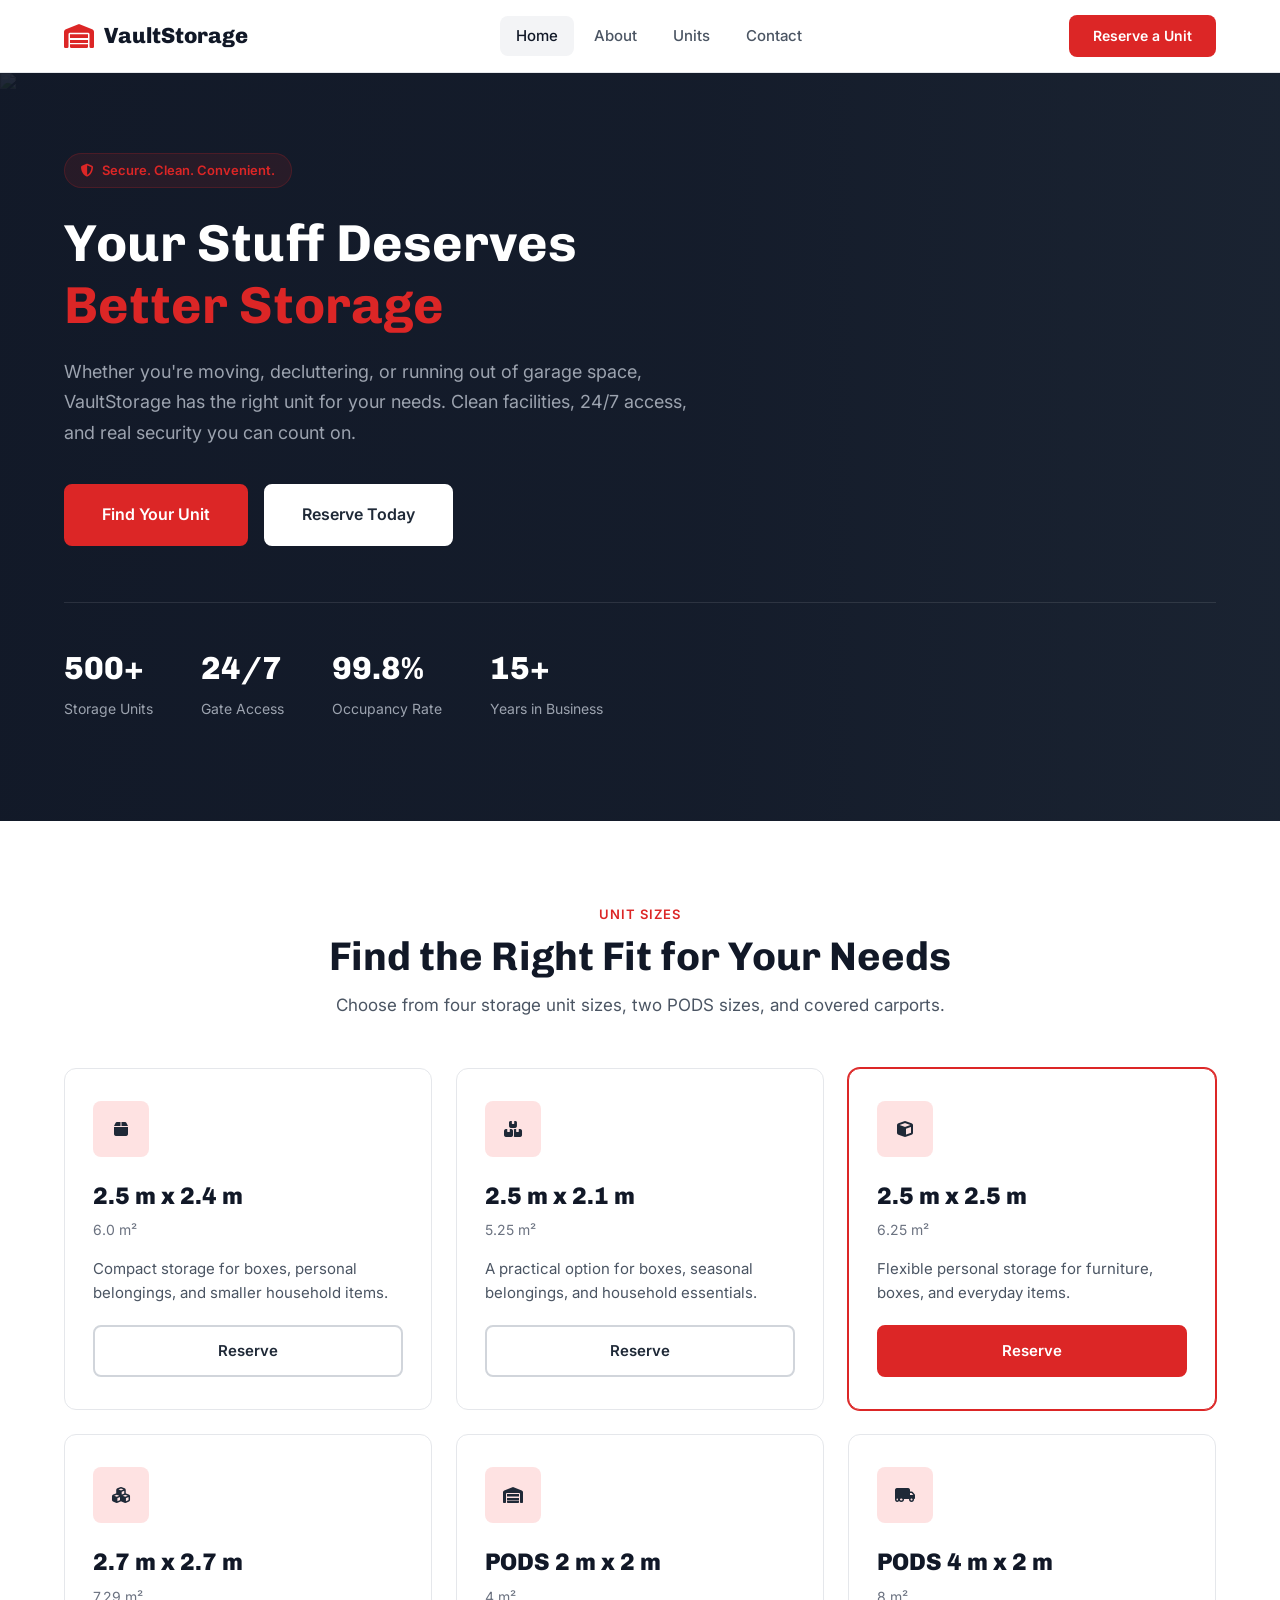
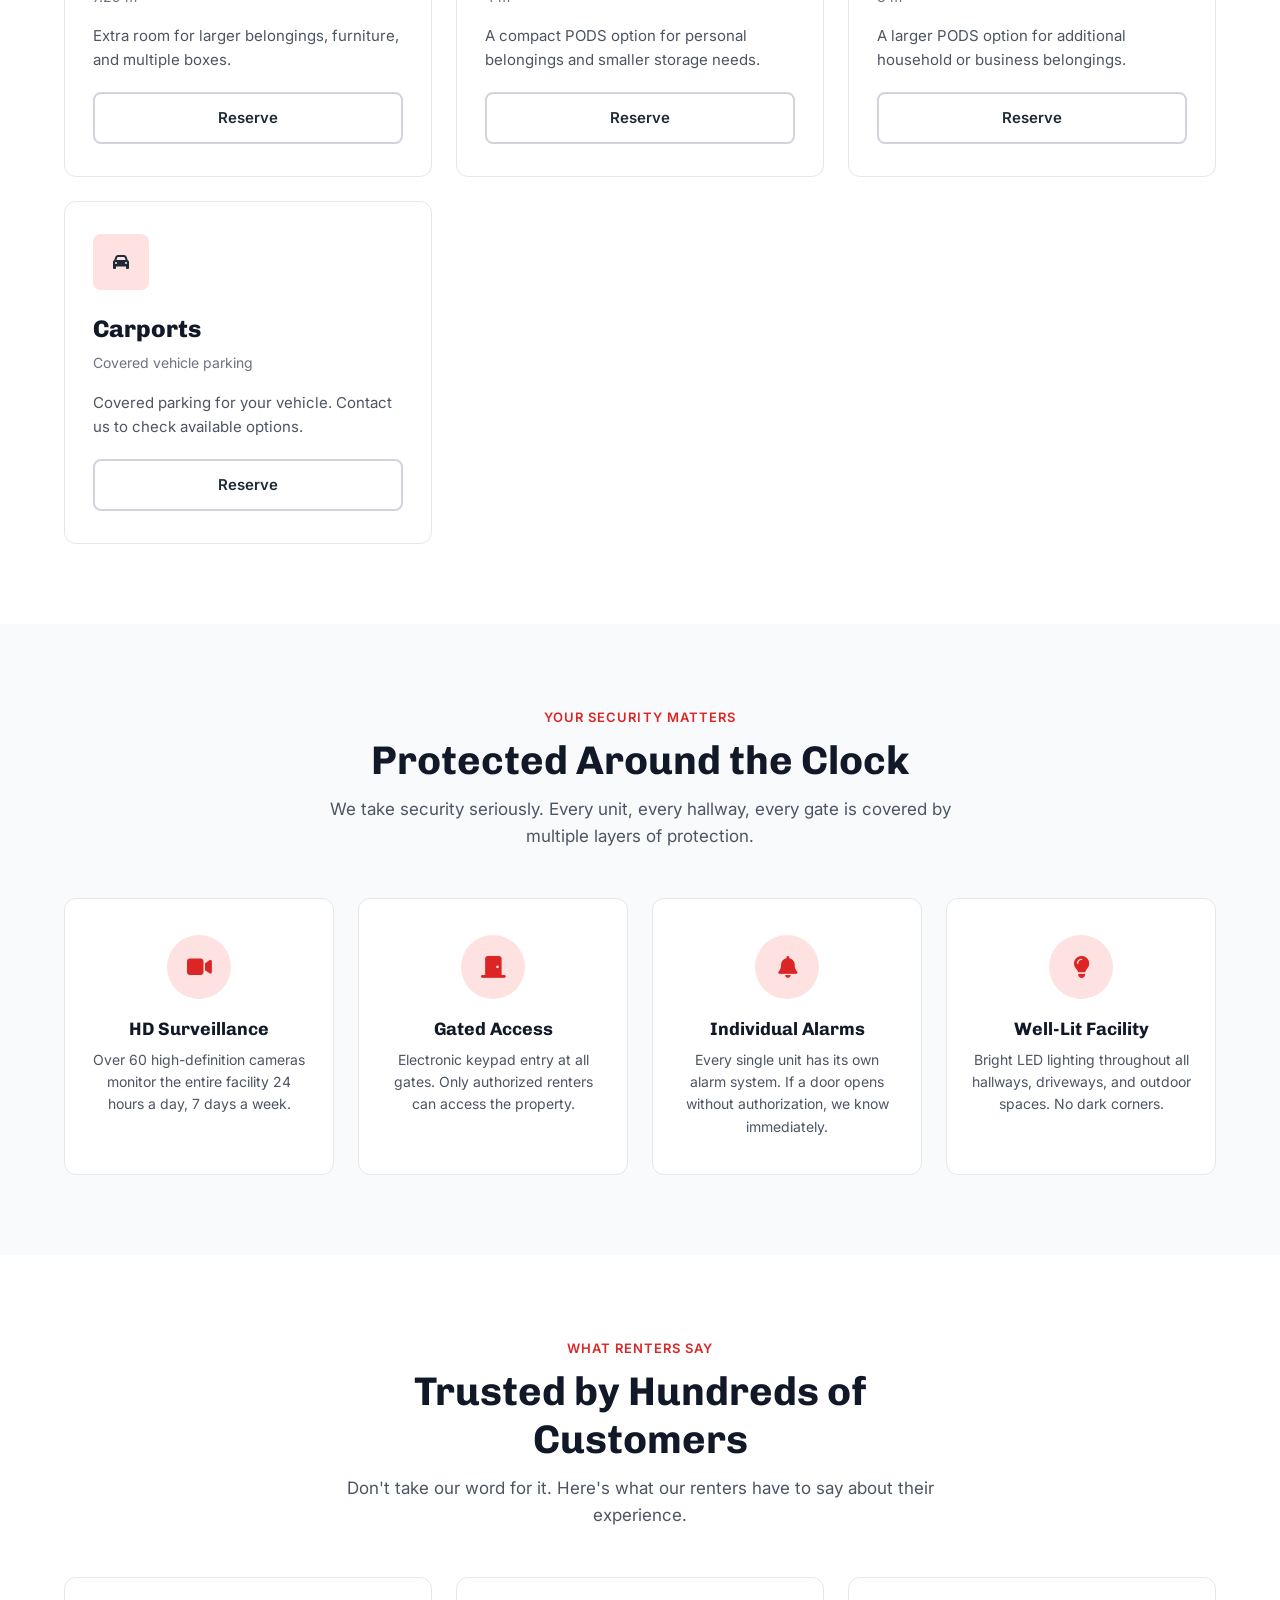
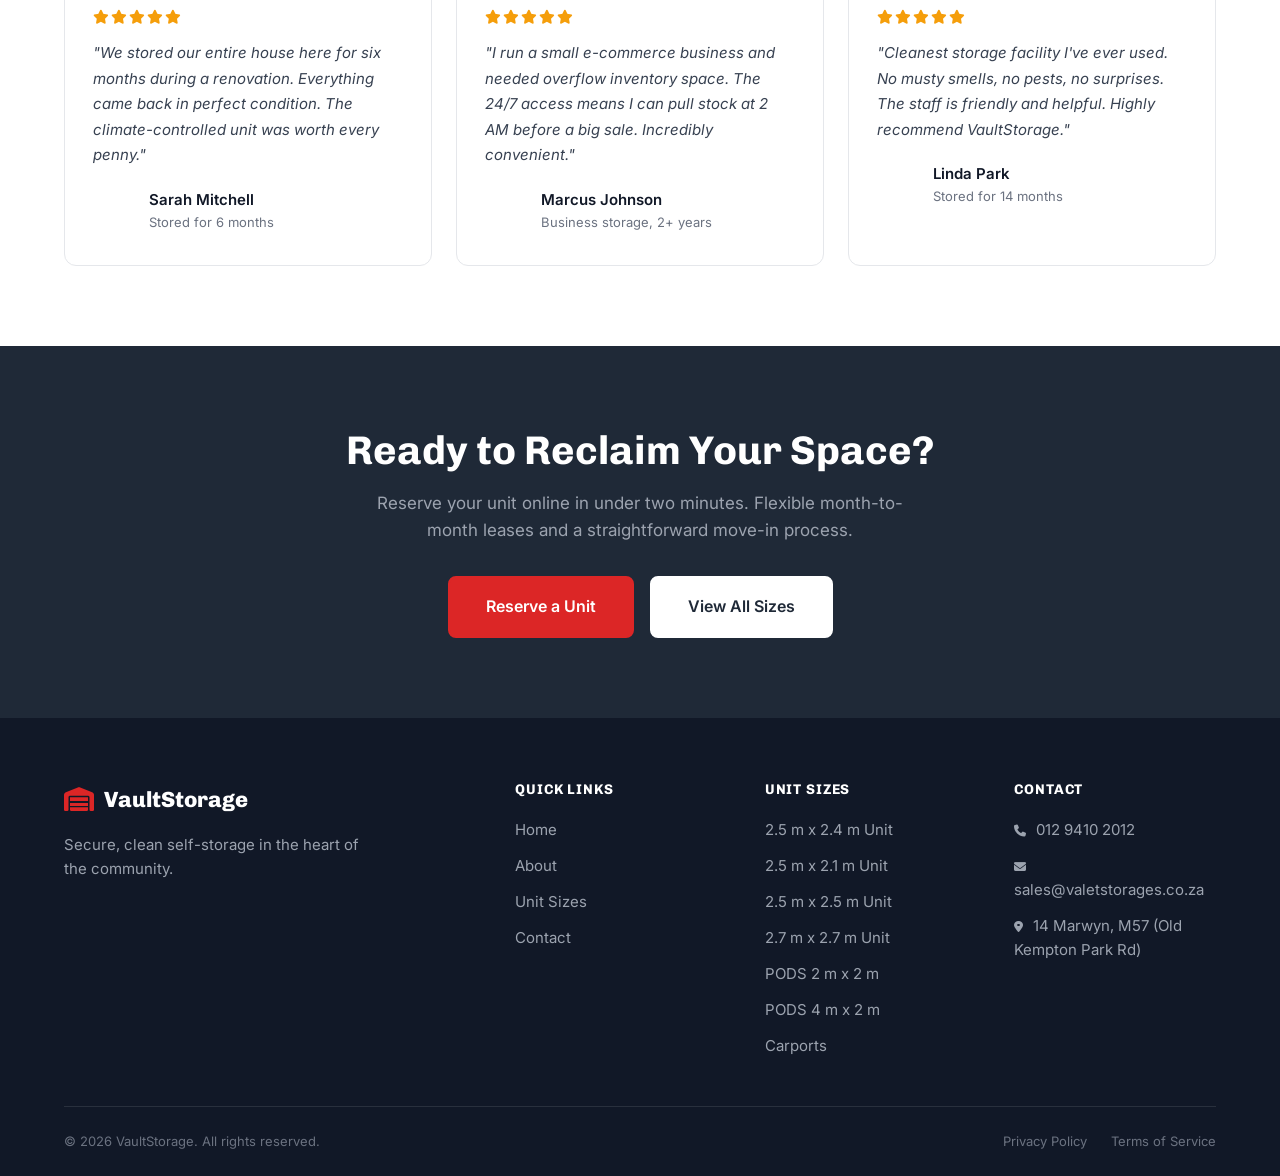
==== index.html @ 98391fd0 "Add files via upload" ====
<!DOCTYPE html>
<html lang="en">
<head>
  <meta charset="UTF-8">
  <meta name="viewport" content="width=device-width, initial-scale=1.0">
  <title>VaultStorage | Secure Self-Storage Units Near You</title>
  <meta name="description" content="VaultStorage offers clean, secure storage in a range of metric unit sizes, PODS, and carports, with 24/7 access.">
  <link rel="preconnect" href="https://fonts.googleapis.com">
  <link rel="preconnect" href="https://fonts.gstatic.com" crossorigin>
  <link href="https://fonts.googleapis.com/css2?family=Chivo:wght@400;500;600;700;800;900&family=Inter:wght@300;400;500;600;700&display=swap" rel="stylesheet">
  <link rel="stylesheet" href="https://cdnjs.cloudflare.com/ajax/libs/font-awesome/6.5.0/css/all.min.css">
  <link rel="stylesheet" href="styles.css">
  </head>
<body>



  <!-- Header -->
  <header class="header">
    <div class="header-inner">
      <a href="index.html" class="logo">
        <i class="fa-solid fa-warehouse"></i>
        VaultStorage
      </a>
      <button class="nav-toggle" aria-label="Toggle menu" aria-expanded="false">
        <span></span>
        <span></span>
        <span></span>
      </button>
      <nav class="nav">
        <a href="index.html" class="nav-link active">Home</a>
        <a href="about.html" class="nav-link">About</a>
        <a href="services.html" class="nav-link">Units</a>
        <a href="contact.html" class="nav-link">Contact</a>
      </nav>
      <a href="contact.html" class="header-cta">Reserve a Unit</a>
    </div>
  </header>

  <!-- Hero -->
  <section class="hero">
    <img class="hero-image" src="images/landing.webp" alt="Rows of self-storage units at VaultStorage">
    <div class="container">
      <div class="hero-content">
        <div class="hero-badge">
          <i class="fa-solid fa-shield-halved"></i>
          Secure. Clean. Convenient.
        </div>
        <h1>Your Stuff Deserves <span>Better Storage</span></h1>
        <p class="hero-subtitle">Whether you're moving, decluttering, or running out of garage space, VaultStorage has the right unit for your needs. Clean facilities, 24/7 access, and real security you can count on.</p>
        <div class="hero-buttons">
          <a href="services.html" class="btn btn--primary btn--lg">Find Your Unit</a>
          <a href="contact.html" class="btn btn--white btn--lg">Reserve Today</a>
        </div>
      </div>
      <div class="hero-stats">
        <div>
          <div class="hero-stat-number">500+</div>
          <div class="hero-stat-label">Storage Units</div>
        </div>
        <div>
          <div class="hero-stat-number">24/7</div>
          <div class="hero-stat-label">Gate Access</div>
        </div>
        <div>
          <div class="hero-stat-number">99.8%</div>
          <div class="hero-stat-label">Occupancy Rate</div>
        </div>
        <div>
          <div class="hero-stat-number">15+</div>
          <div class="hero-stat-label">Years in Business</div>
        </div>
      </div>
    </div>
  </section>

  <!-- Unit Sizes Overview -->
  <section class="section">
    <div class="container">
      <div class="section-header">
        <span class="section-label">Unit Sizes</span>
        <h2>Find the Right Fit for Your Needs</h2>
        <p>Choose from four storage unit sizes, two PODS sizes, and covered carports.</p>
      </div>
      <div class="unit-grid">
        <!-- Standard storage units -->
        <div class="unit-card">
          <div class="unit-icon"><i class="fa-solid fa-box"></i></div>
          <div class="unit-size">2.5 m x 2.4 m</div>
          <div class="unit-dimensions">6.0 m²</div>
          <p class="unit-description">Compact storage for boxes, personal belongings, and smaller household items.</p>
          <a href="contact.html" class="btn btn--outline">Reserve</a>
        </div>
        <div class="unit-card">
          <div class="unit-icon"><i class="fa-solid fa-boxes-stacked"></i></div>
          <div class="unit-size">2.5 m x 2.1 m</div>
          <div class="unit-dimensions">5.25 m²</div>
          <p class="unit-description">A practical option for boxes, seasonal belongings, and household essentials.</p>
          <a href="contact.html" class="btn btn--outline">Reserve</a>
        </div>
        <div class="unit-card unit-card--popular">
          <div class="unit-icon"><i class="fa-solid fa-cube"></i></div>
          <div class="unit-size">2.5 m x 2.5 m</div>
          <div class="unit-dimensions">6.25 m²</div>
          <p class="unit-description">Flexible personal storage for furniture, boxes, and everyday items.</p>
          <a href="contact.html" class="btn btn--primary">Reserve</a>
        </div>
        <div class="unit-card">
          <div class="unit-icon"><i class="fa-solid fa-cubes"></i></div>
          <div class="unit-size">2.7 m x 2.7 m</div>
          <div class="unit-dimensions">7.29 m²</div>
          <p class="unit-description">Extra room for larger belongings, furniture, and multiple boxes.</p>
          <a href="contact.html" class="btn btn--outline">Reserve</a>
        </div>
        <div class="unit-card">
          <div class="unit-icon"><i class="fa-solid fa-warehouse"></i></div>
          <div class="unit-size">PODS 2 m x 2 m</div>
          <div class="unit-dimensions">4 m²</div>
          <p class="unit-description">A compact PODS option for personal belongings and smaller storage needs.</p>
          <a href="contact.html" class="btn btn--outline">Reserve</a>
        </div>
        <div class="unit-card">
          <div class="unit-icon"><i class="fa-solid fa-truck-moving"></i></div>
          <div class="unit-size">PODS 4 m x 2 m</div>
          <div class="unit-dimensions">8 m²</div>
          <p class="unit-description">A larger PODS option for additional household or business belongings.</p>
          <a href="contact.html" class="btn btn--outline">Reserve</a>
        </div>
        <div class="unit-card">
          <div class="unit-icon"><i class="fa-solid fa-car"></i></div>
          <div class="unit-size">Carports</div>
          <div class="unit-dimensions">Covered vehicle parking</div>
          <p class="unit-description">Covered parking for your vehicle. Contact us to check available options.</p>
          <a href="contact.html" class="btn btn--outline">Reserve</a>
        </div>
      </div>
    </div>
  </section>

  <!-- Security Features -->
  <section class="section section--gray">
    <div class="container">
      <div class="section-header">
        <span class="section-label">Your Security Matters</span>
        <h2>Protected Around the Clock</h2>
        <p>We take security seriously. Every unit, every hallway, every gate is covered by multiple layers of protection.</p>
      </div>
      <div class="security-grid">
        <div class="security-card">
          <div class="security-icon"><i class="fa-solid fa-video"></i></div>
          <h3>HD Surveillance</h3>
          <p>Over 60 high-definition cameras monitor the entire facility 24 hours a day, 7 days a week.</p>
        </div>
        <div class="security-card">
          <div class="security-icon"><i class="fa-solid fa-door-closed"></i></div>
          <h3>Gated Access</h3>
          <p>Electronic keypad entry at all gates. Only authorized renters can access the property.</p>
        </div>
        <div class="security-card">
          <div class="security-icon"><i class="fa-solid fa-bell"></i></div>
          <h3>Individual Alarms</h3>
          <p>Every single unit has its own alarm system. If a door opens without authorization, we know immediately.</p>
        </div>
        <div class="security-card">
          <div class="security-icon"><i class="fa-solid fa-lightbulb"></i></div>
          <h3>Well-Lit Facility</h3>
          <p>Bright LED lighting throughout all hallways, driveways, and outdoor spaces. No dark corners.</p>
        </div>
      </div>
    </div>
  </section>

  <!-- Testimonials -->
  <section class="section">
    <div class="container">
      <div class="section-header">
        <span class="section-label">What Renters Say</span>
        <h2>Trusted by Hundreds of Customers</h2>
        <p>Don't take our word for it. Here's what our renters have to say about their experience.</p>
      </div>
      <div class="testimonial-grid">
        <div class="testimonial-card">
          <div class="testimonial-stars">
            <i class="fa-solid fa-star"></i>
            <i class="fa-solid fa-star"></i>
            <i class="fa-solid fa-star"></i>
            <i class="fa-solid fa-star"></i>
            <i class="fa-solid fa-star"></i>
          </div>
          <p class="testimonial-text">"We stored our entire house here for six months during a renovation. Everything came back in perfect condition. The climate-controlled unit was worth every penny."</p>
          <div class="testimonial-author">
            <div class="testimonial-avatar" style="background-image: url('images/placeholder.jpg'); background-size: cover; background-position: center;"></div>
            <div>
              <div class="testimonial-name">Sarah Mitchell</div>
              <div class="testimonial-role">Stored for 6 months</div>
            </div>
          </div>
        </div>
        <div class="testimonial-card">
          <div class="testimonial-stars">
            <i class="fa-solid fa-star"></i>
            <i class="fa-solid fa-star"></i>
            <i class="fa-solid fa-star"></i>
            <i class="fa-solid fa-star"></i>
            <i class="fa-solid fa-star"></i>
          </div>
          <p class="testimonial-text">"I run a small e-commerce business and needed overflow inventory space. The 24/7 access means I can pull stock at 2 AM before a big sale. Incredibly convenient."</p>
          <div class="testimonial-author">
            <div class="testimonial-avatar" style="background-image: url('images/placeholder.jpg'); background-size: cover; background-position: center;"></div>
            <div>
              <div class="testimonial-name">Marcus Johnson</div>
              <div class="testimonial-role">Business storage, 2+ years</div>
            </div>
          </div>
        </div>
        <div class="testimonial-card">
          <div class="testimonial-stars">
            <i class="fa-solid fa-star"></i>
            <i class="fa-solid fa-star"></i>
            <i class="fa-solid fa-star"></i>
            <i class="fa-solid fa-star"></i>
            <i class="fa-solid fa-star"></i>
          </div>
          <p class="testimonial-text">"Cleanest storage facility I've ever used. No musty smells, no pests, no surprises. The staff is friendly and helpful. Highly recommend VaultStorage."</p>
          <div class="testimonial-author">
            <div class="testimonial-avatar" style="background-image: url('images/placeholder.jpg'); background-size: cover; background-position: center;"></div>
            <div>
              <div class="testimonial-name">Linda Park</div>
              <div class="testimonial-role">Stored for 14 months</div>
            </div>
          </div>
        </div>
      </div>
    </div>
  </section>

  <!-- CTA -->
  <section class="cta-section">
    <div class="container">
      <h2>Ready to Reclaim Your Space?</h2>
      <p>Reserve your unit online in under two minutes. Flexible month-to-month leases and a straightforward move-in process.</p>
      <div class="cta-buttons">
        <a href="contact.html" class="btn btn--primary btn--lg">Reserve a Unit</a>
        <a href="services.html" class="btn btn--white btn--lg">View All Sizes</a>
      </div>
    </div>
  </section>

  <!-- Footer -->
  <footer class="footer">
    <div class="container">
      <div class="footer-grid">
        <div class="footer-brand">
          <a href="index.html" class="logo">
            <i class="fa-solid fa-warehouse"></i>
            VaultStorage
          </a>
          <p>Secure, clean self-storage in the heart of the community.</p>
        </div>
        <div>
          <h4 class="footer-heading">Quick Links</h4>
          <div class="footer-links">
            <a href="index.html">Home</a>
            <a href="about.html">About</a>
            <a href="services.html">Unit Sizes</a>
            <a href="contact.html">Contact</a>
          </div>
        </div>
        <div>
          <h4 class="footer-heading">Unit Sizes</h4>
          <div class="footer-links">
            <a href="services.html">2.5 m x 2.4 m Unit</a>
            <a href="services.html">2.5 m x 2.1 m Unit</a>
            <a href="services.html">2.5 m x 2.5 m Unit</a>
            <a href="services.html">2.7 m x 2.7 m Unit</a>
            <a href="services.html">PODS 2 m x 2 m</a>
            <a href="services.html">PODS 4 m x 2 m</a>
            <a href="services.html">Carports</a>
          </div>
        </div>
        <div>
          <h4 class="footer-heading">Contact</h4>
          <div class="footer-links">
            <a href="tel:+271294102012"><i class="fa-solid fa-phone" style="margin-right:6px;font-size:0.75rem;"></i> 012 9410 2012</a>
            <a href="mailto:sales@valetstorages.co.za"><i class="fa-solid fa-envelope" style="margin-right:6px;font-size:0.75rem;"></i> sales@valetstorages.co.za</a>
            <a href="contact.html"><i class="fa-solid fa-location-dot" style="margin-right:6px;font-size:0.75rem;"></i> 14 Marwyn, M57 (Old Kempton Park Rd)</a>
          </div>
        </div>
      </div>
      <div class="footer-bottom">
        <p>&copy; 2026 VaultStorage. All rights reserved.</p>
        <div class="footer-legal">
          <a href="#">Privacy Policy</a>
          <a href="#">Terms of Service</a>
        </div>
      </div>
    </div>
  </footer>

<script>
  const navToggle = document.querySelector('.nav-toggle');
  const nav = document.querySelector('.nav');
  if (navToggle && nav) {
    navToggle.addEventListener('click', () => {
      const isOpen = nav.classList.toggle('nav-open');
      navToggle.classList.toggle('active');
      navToggle.setAttribute('aria-expanded', isOpen);
    });
  }
</script>
</body>
</html>
---- styles.css ----
/* ============================================
  VaultStorage - Self-Storage Template
   Simple, Secure & Functional
   ============================================ */

/* ---------- Variables ---------- */
:root {
  /* Colors */
  --primary: #DC2626;
  --primary-dark: #B91C1C;
  --primary-light: #FEE2E2;
  --secondary: #1F2937;
  --secondary-light: #374151;
  --accent: #F9FAFB;
  --white: #FFFFFF;
  --gray-50: #F9FAFB;
  --gray-100: #F3F4F6;
  --gray-200: #E5E7EB;
  --gray-300: #D1D5DB;
  --gray-400: #9CA3AF;
  --gray-500: #6B7280;
  --gray-600: #4B5563;
  --gray-700: #374151;
  --gray-800: #1F2937;
  --gray-900: #111827;

  /* Typography */
  --font-heading: 'Chivo', sans-serif;
  --font-body: 'Inter', sans-serif;

  /* Shadows */
  --shadow-sm: 0 1px 3px rgba(0, 0, 0, 0.08);
  --shadow-md: 0 4px 12px rgba(0, 0, 0, 0.1);
  --shadow-lg: 0 8px 24px rgba(0, 0, 0, 0.12);
  --shadow-xl: 0 12px 40px rgba(0, 0, 0, 0.15);

  /* Transitions */
  --transition-fast: 150ms ease;
  --transition-normal: 300ms ease;
  --transition-slow: 500ms ease;

  /* Border Radius */
  --radius-sm: 4px;
  --radius-md: 8px;
  --radius-lg: 12px;
  --radius-xl: 16px;
  --radius-full: 9999px;
}

/* ---------- Reset ---------- */
*,
*::before,
*::after {
  margin: 0;
  padding: 0;
  box-sizing: border-box;
}

html {
  scroll-behavior: smooth;
}

body {
  font-family: var(--font-body);
  font-size: 16px;
  line-height: 1.6;
  color: var(--gray-800);
  background: var(--white);
  -webkit-font-smoothing: antialiased;
}

img {
  max-width: 100%;
  display: block;
}

a {
  text-decoration: none;
  color: inherit;
  transition: color var(--transition-fast);
}

ul, ol {
  list-style: none;
}

h1, h2, h3, h4, h5, h6 {
  font-family: var(--font-heading);
  font-weight: 700;
  line-height: 1.2;
  color: var(--gray-900);
}

h1 { font-size: clamp(2rem, 5vw, 3.25rem); }
h2 { font-size: clamp(1.75rem, 4vw, 2.5rem); }
h3 { font-size: clamp(1.25rem, 2.5vw, 1.5rem); }
h4 { font-size: 1.125rem; }

p {
  color: var(--gray-600);
}

/* ---------- Layout ---------- */
.container {
  max-width: 1200px;
  margin: 0 auto;
  padding: 0 24px;
}

.section {
  padding: 80px 0;
}

.section--gray {
  background: var(--gray-50);
}

.section--dark {
  background: var(--secondary);
}

.section-header {
  text-align: center;
  max-width: 640px;
  margin: 0 auto 48px;
}

.section-header p {
  margin-top: 12px;
  font-size: 1.0625rem;
}

.section-label {
  display: inline-block;
  font-size: 0.8125rem;
  font-weight: 600;
  text-transform: uppercase;
  letter-spacing: 0.08em;
  color: var(--primary);
  margin-bottom: 8px;
}

/* ---------- Buttons ---------- */
.btn {
  display: inline-flex;
  align-items: center;
  gap: 8px;
  font-family: var(--font-body);
  font-size: 0.9375rem;
  font-weight: 600;
  padding: 12px 28px;
  border-radius: var(--radius-md);
  border: 2px solid transparent;
  cursor: pointer;
  transition: all var(--transition-normal);
  text-align: center;
  justify-content: center;
}

.btn--primary {
  background: var(--primary);
  color: var(--white);
  border-color: var(--primary);
}

.btn--primary:hover {
  background: var(--primary-dark);
  border-color: var(--primary-dark);
  transform: translateY(-2px);
  box-shadow: 0 6px 20px rgba(220, 38, 38, 0.3);
}

.btn--secondary {
  background: var(--secondary);
  color: var(--white);
  border-color: var(--secondary);
}

.btn--secondary:hover {
  background: var(--secondary-light);
  border-color: var(--secondary-light);
  transform: translateY(-2px);
}

.btn--outline {
  background: transparent;
  color: var(--secondary);
  border-color: var(--gray-300);
}

.btn--outline:hover {
  border-color: var(--primary);
  color: var(--primary);
}

.btn--white {
  background: var(--white);
  color: var(--secondary);
  border-color: var(--white);
}

.btn--white:hover {
  background: var(--gray-100);
  transform: translateY(-2px);
  box-shadow: var(--shadow-lg);
}

.btn--lg {
  padding: 16px 36px;
  font-size: 1rem;
}

/* ---------- Header ---------- */
.header {
  position: sticky;
  top: 0;
  z-index: 1000;
  background: var(--white);
  border-bottom: 1px solid var(--gray-200);
}

.header-inner {
  display: flex;
  align-items: center;
  justify-content: space-between;
  max-width: 1200px;
  margin: 0 auto;
  padding: 0 24px;
  height: 72px;
}

.logo {
  display: flex;
  align-items: center;
  gap: 10px;
  font-family: var(--font-heading);
  font-size: 1.375rem;
  font-weight: 800;
  color: var(--gray-900);
}

.logo i {
  color: var(--primary);
  font-size: 1.5rem;
}

.logo:hover {
  color: var(--gray-900);
}

.nav {
  display: flex;
  align-items: center;
  gap: 4px;
}

.nav-link {
  font-size: 0.9375rem;
  font-weight: 500;
  color: var(--gray-600);
  padding: 8px 16px;
  border-radius: var(--radius-md);
  transition: all var(--transition-fast);
}

.nav-link:hover,
.nav-link.active {
  color: var(--gray-900);
  background: var(--gray-100);
}

.header-cta {
  font-family: var(--font-body);
  font-size: 0.875rem;
  font-weight: 600;
  color: var(--white);
  background: var(--primary);
  padding: 10px 24px;
  border-radius: var(--radius-md);
  transition: all var(--transition-normal);
}

.header-cta:hover {
  background: var(--primary-dark);
  transform: translateY(-1px);
  box-shadow: 0 4px 12px rgba(220, 38, 38, 0.3);
}

/* Mobile Nav Toggle */
.nav-toggle {
  display: none;
  background: none;
  border: none;
  cursor: pointer;
  padding: 0.5rem;
  z-index: 100;
}

.nav-toggle span {
  display: block;
  width: 24px;
  height: 2px;
  background: var(--gray-800);
  margin: 5px 0;
  transition: transform 0.3s ease, opacity 0.3s ease;
}

.nav-toggle.active span:nth-child(1) {
  transform: rotate(45deg) translate(5px, 5px);
}

.nav-toggle.active span:nth-child(2) {
  opacity: 0;
}

.nav-toggle.active span:nth-child(3) {
  transform: rotate(-45deg) translate(5px, -5px);
}

/* ---------- Hero ---------- */
.hero {
  padding: 80px 0 100px;
  background: var(--secondary);
  position: relative;
  isolation: isolate;
  overflow: hidden;
}

.hero-image {
  position: absolute;
  z-index: -2;
  inset: 0;
  width: 100%;
  height: 100%;
  object-fit: cover;
  object-position: center 56%;
}

.hero::before {
  content: '';
  position: absolute;
  z-index: -1;
  inset: 0;
  background: linear-gradient(90deg, rgba(17, 24, 39, 0.92) 0%, rgba(17, 24, 39, 0.76) 54%, rgba(17, 24, 39, 0.36) 100%);
  pointer-events: none;
}

.hero .container {
  position: relative;
}

.hero-content {
  max-width: 640px;
}

.hero-badge {
  display: inline-flex;
  align-items: center;
  gap: 8px;
  font-size: 0.8125rem;
  font-weight: 600;
  color: var(--primary);
  background: rgba(220, 38, 38, 0.1);
  padding: 6px 16px;
  border-radius: var(--radius-full);
  margin-bottom: 24px;
  border: 1px solid rgba(220, 38, 38, 0.2);
}

.hero h1 {
  color: var(--white);
  margin-bottom: 20px;
}

.hero h1 span {
  color: var(--primary);
}

.hero-subtitle {
  font-size: 1.125rem;
  color: var(--gray-400);
  margin-bottom: 36px;
  line-height: 1.7;
}

.hero-buttons {
  display: flex;
  gap: 16px;
  flex-wrap: wrap;
}

.hero-stats {
  display: flex;
  gap: 48px;
  margin-top: 56px;
  padding-top: 40px;
  border-top: 1px solid rgba(255, 255, 255, 0.1);
}

.hero-stat-number {
  font-family: var(--font-heading);
  font-size: 2rem;
  font-weight: 800;
  color: var(--white);
}

.hero-stat-label {
  font-size: 0.875rem;
  color: var(--gray-400);
  margin-top: 4px;
}

/* ---------- Page Hero ---------- */
.page-hero {
  padding: 56px 0 48px;
  background: var(--secondary);
  text-align: center;
  position: relative;
  isolation: isolate;
  overflow: hidden;
}

.page-hero-image {
  position: absolute;
  z-index: -2;
  inset: 0;
  width: 100%;
  height: 100%;
  object-fit: cover;
  object-position: center 56%;
}

.page-hero::before {
  content: '';
  position: absolute;
  z-index: -1;
  inset: 0;
  background: linear-gradient(90deg, rgba(17, 24, 39, 0.88), rgba(17, 24, 39, 0.58));
  pointer-events: none;
}

.page-hero .container {
  position: relative;
}

.page-hero h1 {
  color: var(--white);
  margin-bottom: 12px;
}

.page-hero p {
  color: var(--gray-400);
  font-size: 1.0625rem;
  max-width: 540px;
  margin: 0 auto;
}

.page-hero .breadcrumb {
  display: flex;
  align-items: center;
  justify-content: center;
  gap: 8px;
  font-size: 0.875rem;
  color: var(--gray-500);
  margin-bottom: 16px;
}

.page-hero .breadcrumb a {
  color: var(--gray-400);
}

.page-hero .breadcrumb a:hover {
  color: var(--white);
}

/* ---------- Unit Cards ---------- */
.unit-grid {
  display: grid;
  grid-template-columns: repeat(3, 1fr);
  gap: 24px;
}

.unit-card {
  background: var(--white);
  border: 1px solid var(--gray-200);
  border-radius: var(--radius-lg);
  padding: 32px 28px;
  transition: all var(--transition-normal);
  position: relative;
}

.unit-card:hover {
  border-color: var(--primary);
  box-shadow: var(--shadow-lg);
  transform: translateY(-4px);
}

.unit-card--popular {
  border-color: var(--primary);
  box-shadow: 0 0 0 1px var(--primary);
}

.unit-popular-tag {
  position: absolute;
  top: -12px;
  left: 50%;
  transform: translateX(-50%);
  background: var(--primary);
  color: var(--white);
  font-size: 0.75rem;
  font-weight: 700;
  text-transform: uppercase;
  letter-spacing: 0.05em;
  padding: 4px 16px;
  border-radius: var(--radius-full);
}

.unit-size {
  font-family: var(--font-heading);
  font-size: 1.5rem;
  font-weight: 800;
  color: var(--gray-900);
  margin-bottom: 4px;
}

.unit-dimensions {
  font-size: 0.875rem;
  color: var(--gray-500);
  margin-bottom: 16px;
}

.unit-icon {
  width: 56px;
  height: 56px;
  background: var(--primary-light);
  border-radius: var(--radius-md);
  display: flex;
  align-items: center;
  justify-content: center;
  margin-bottom: 20px;
}

.unit-description {
  font-size: 0.9375rem;
  color: var(--gray-600);
  margin-bottom: 20px;
  line-height: 1.6;
}

.unit-features {
  display: flex;
  flex-direction: column;
  gap: 8px;
  margin-bottom: 24px;
}

.unit-feature {
  display: flex;
  align-items: center;
  gap: 8px;
  font-size: 0.875rem;
  color: var(--gray-600);
}

.unit-feature i {
  color: var(--primary);
  font-size: 0.75rem;
  flex-shrink: 0;
}

.unit-card .btn {
  width: 100%;
}

/* ---------- Feature Cards ---------- */
.feature-grid {
  display: grid;
  grid-template-columns: repeat(3, 1fr);
  gap: 24px;
}

.feature-card {
  background: var(--white);
  border: 1px solid var(--gray-200);
  border-radius: var(--radius-lg);
  padding: 32px 28px;
  transition: all var(--transition-normal);
}

.feature-card:hover {
  box-shadow: var(--shadow-md);
  transform: translateY(-2px);
}

.feature-icon {
  width: 52px;
  height: 52px;
  background: var(--primary-light);
  border-radius: var(--radius-md);
  display: flex;
  align-items: center;
  justify-content: center;
  margin-bottom: 20px;
}

.feature-icon i {
  font-size: 1.25rem;
  color: var(--primary);
}

.feature-card h3 {
  margin-bottom: 10px;
}

.feature-card p {
  font-size: 0.9375rem;
  line-height: 1.6;
}

/* ---------- Security Features (4 col on home) ---------- */
.security-grid {
  display: grid;
  grid-template-columns: repeat(4, 1fr);
  gap: 24px;
}

.security-card {
  text-align: center;
  padding: 36px 24px;
  background: var(--white);
  border: 1px solid var(--gray-200);
  border-radius: var(--radius-lg);
  transition: all var(--transition-normal);
}

.security-card:hover {
  box-shadow: var(--shadow-md);
  transform: translateY(-2px);
}

.security-icon {
  width: 64px;
  height: 64px;
  background: var(--primary-light);
  border-radius: 50%;
  display: flex;
  align-items: center;
  justify-content: center;
  margin: 0 auto 20px;
}

.security-icon i {
  font-size: 1.375rem;
  color: var(--primary);
}

.security-card h3 {
  margin-bottom: 8px;
  font-size: 1.125rem;
}

.security-card p {
  font-size: 0.875rem;
  line-height: 1.6;
}

/* ---------- Testimonials ---------- */
.testimonial-grid {
  display: grid;
  grid-template-columns: repeat(3, 1fr);
  gap: 24px;
}

.testimonial-card {
  background: var(--white);
  border: 1px solid var(--gray-200);
  border-radius: var(--radius-lg);
  padding: 32px 28px;
}

.testimonial-stars {
  display: flex;
  gap: 2px;
  margin-bottom: 16px;
}

.testimonial-stars i {
  color: #F59E0B;
  font-size: 0.875rem;
}

.testimonial-text {
  font-size: 0.9375rem;
  color: var(--gray-700);
  line-height: 1.7;
  margin-bottom: 20px;
  font-style: italic;
}

.testimonial-author {
  display: flex;
  align-items: center;
  gap: 12px;
}

.testimonial-avatar {
  width: 44px;
  height: 44px;
  border-radius: 50%;
  background: linear-gradient(135deg, var(--gray-200), var(--gray-300));
  flex-shrink: 0;
}

.testimonial-name {
  font-weight: 600;
  font-size: 0.9375rem;
  color: var(--gray-900);
}

.testimonial-role {
  font-size: 0.8125rem;
  color: var(--gray-500);
}

/* ---------- CTA Section ---------- */
.cta-section {
  padding: 80px 0;
  background: var(--secondary);
  text-align: center;
}

.cta-section h2 {
  color: var(--white);
  margin-bottom: 16px;
}

.cta-section p {
  color: var(--gray-400);
  font-size: 1.0625rem;
  max-width: 540px;
  margin: 0 auto 32px;
}

.cta-buttons {
  display: flex;
  gap: 16px;
  justify-content: center;
  flex-wrap: wrap;
}

/* ---------- Stats Bar ---------- */
.stats-bar {
  display: grid;
  grid-template-columns: repeat(4, 1fr);
  gap: 24px;
  padding: 48px 0;
}

.stat-item {
  text-align: center;
}

.stat-number {
  font-family: var(--font-heading);
  font-size: 2.5rem;
  font-weight: 800;
  color: var(--primary);
  line-height: 1;
}

.stat-label {
  font-size: 0.9375rem;
  color: var(--gray-600);
  margin-top: 8px;
}

.section--dark .stat-number {
  color: var(--primary);
}

.section--dark .stat-label {
  color: var(--gray-400);
}

/* ---------- About: Story ---------- */
.story-grid {
  display: grid;
  grid-template-columns: 1fr 1fr;
  gap: 64px;
  align-items: center;
}

.story-image {
  width: 100%;
  height: 400px;
  object-fit: cover;
  object-position: center;
  border-radius: var(--radius-lg);
}

.story-content h2 {
  margin-bottom: 20px;
}

.story-content p {
  margin-bottom: 16px;
  font-size: 1rem;
  line-height: 1.7;
}

.story-content p:last-of-type {
  margin-bottom: 0;
}

/* ---------- About: Values ---------- */
.values-grid {
  display: grid;
  grid-template-columns: repeat(3, 1fr);
  gap: 24px;
}

.value-card {
  text-align: center;
  padding: 40px 28px;
  background: var(--white);
  border: 1px solid var(--gray-200);
  border-radius: var(--radius-lg);
  transition: all var(--transition-normal);
}

.value-card:hover {
  box-shadow: var(--shadow-md);
  transform: translateY(-2px);
}

.value-icon {
  width: 64px;
  height: 64px;
  background: var(--primary-light);
  border-radius: 50%;
  display: flex;
  align-items: center;
  justify-content: center;
  margin: 0 auto 20px;
}

.value-icon i {
  font-size: 1.375rem;
  color: var(--primary);
}

.value-card h3 {
  margin-bottom: 10px;
}

.value-card p {
  font-size: 0.9375rem;
  line-height: 1.6;
}

/* ---------- About: Team ---------- */
.team-grid {
  display: grid;
  grid-template-columns: repeat(3, 1fr);
  gap: 32px;
}

.team-card {
  text-align: center;
}

.team-photo {
  width: 100%;
  height: 280px;
  background: linear-gradient(135deg, var(--gray-200) 0%, var(--gray-300) 100%);
  background-size: cover;
  background-position: center top;
  border-radius: var(--radius-lg);
  margin-bottom: 16px;
}

.team-card h3 {
  margin-bottom: 4px;
}

.team-card .team-role {
  font-size: 0.875rem;
  color: var(--primary);
  font-weight: 500;
  margin-bottom: 8px;
}

.team-card p:last-child {
  font-size: 0.9375rem;
}

/* ---------- Services: Unit Details ---------- */
.unit-detail {
  display: grid;
  grid-template-columns: 1fr 1fr;
  gap: 48px;
  align-items: center;
  padding: 40px 0;
  border-bottom: 1px solid var(--gray-200);
}

.unit-detail:last-child {
  border-bottom: none;
}

.unit-detail-visual {
  width: 100%;
  aspect-ratio: 4 / 3;
  background: linear-gradient(135deg, var(--gray-100) 0%, var(--gray-200) 100%);
  overflow: hidden;
  border-radius: var(--radius-lg);
}

.unit-detail-visual img {
  width: 100%;
  height: 100%;
  object-fit: cover;
  object-position: center;
}

.unit-detail-content h3 {
  font-size: 1.5rem;
  margin-bottom: 4px;
}

.unit-detail-content .unit-sq-ft {
  font-size: 0.875rem;
  color: var(--gray-500);
  margin-bottom: 12px;
}

.unit-detail-content p {
  margin-bottom: 16px;
  line-height: 1.7;
}

.unit-use-cases {
  display: flex;
  flex-wrap: wrap;
  gap: 8px;
}

.use-case-tag {
  display: inline-flex;
  align-items: center;
  gap: 6px;
  font-size: 0.8125rem;
  font-weight: 500;
  color: var(--gray-700);
  background: var(--gray-100);
  padding: 6px 14px;
  border-radius: var(--radius-full);
}

.use-case-tag i {
  color: var(--primary);
  font-size: 0.6875rem;
}

/* ---------- Storage Tips ---------- */
.tips-grid {
  display: grid;
  grid-template-columns: repeat(3, 1fr);
  gap: 24px;
}

.tip-card {
  padding: 28px 24px;
  background: var(--white);
  border: 1px solid var(--gray-200);
  border-radius: var(--radius-lg);
}

.tip-number {
  font-family: var(--font-heading);
  font-size: 2rem;
  font-weight: 800;
  color: var(--primary-light);
  margin-bottom: 12px;
  line-height: 1;
}

.tip-card h3 {
  margin-bottom: 8px;
  font-size: 1.0625rem;
}

.tip-card p {
  font-size: 0.875rem;
  line-height: 1.6;
}

/* ---------- Contact Layout ---------- */
.contact-grid {
  display: grid;
  grid-template-columns: 1fr 380px;
  gap: 48px;
  align-items: start;
}

/* ---------- Contact Form ---------- */
.form-card {
  background: var(--white);
  border: 1px solid var(--gray-200);
  border-radius: var(--radius-lg);
  padding: 36px 32px;
}

.form-card h2 {
  font-size: 1.5rem;
  margin-bottom: 4px;
}

.form-card > p {
  margin-bottom: 28px;
}

.form-group {
  margin-bottom: 20px;
}

.form-group label {
  display: block;
  font-size: 0.875rem;
  font-weight: 600;
  color: var(--gray-700);
  margin-bottom: 6px;
}

.form-group input,
.form-group select,
.form-group textarea {
  width: 100%;
  padding: 12px 16px;
  border: 1px solid var(--gray-300);
  border-radius: var(--radius-md);
  font-family: var(--font-body);
  font-size: 0.9375rem;
  color: var(--gray-800);
  background: var(--white);
  transition: border-color var(--transition-fast);
}

.form-group input:focus,
.form-group select:focus,
.form-group textarea:focus {
  outline: none;
  border-color: var(--primary);
  box-shadow: 0 0 0 3px rgba(220, 38, 38, 0.1);
}

.form-group textarea {
  resize: vertical;
  min-height: 120px;
}

.form-row {
  display: grid;
  grid-template-columns: 1fr 1fr;
  gap: 16px;
}

.form-card .btn {
  width: 100%;
  margin-top: 4px;
}

/* ---------- Contact Sidebar ---------- */
.contact-sidebar {
  display: flex;
  flex-direction: column;
  gap: 24px;
}

.sidebar-card {
  background: var(--white);
  border: 1px solid var(--gray-200);
  border-radius: var(--radius-lg);
  padding: 28px 24px;
}

.sidebar-card h3 {
  margin-bottom: 16px;
  font-size: 1.125rem;
}

.contact-info-list {
  display: flex;
  flex-direction: column;
  gap: 16px;
}

.contact-info-item {
  display: flex;
  gap: 12px;
}

.contact-info-icon {
  width: 40px;
  height: 40px;
  background: var(--primary-light);
  border-radius: var(--radius-md);
  display: flex;
  align-items: center;
  justify-content: center;
  flex-shrink: 0;
}

.contact-info-icon i {
  font-size: 0.9375rem;
  color: var(--primary);
}

.contact-info-text {
  font-size: 0.9375rem;
}

.contact-info-text strong {
  display: block;
  color: var(--gray-900);
  font-size: 0.875rem;
  margin-bottom: 2px;
}

.contact-info-text span {
  color: var(--gray-600);
}

/* Hours Table */
.hours-table {
  width: 100%;
}

.hours-row {
  display: flex;
  justify-content: space-between;
  padding: 8px 0;
  font-size: 0.9375rem;
  border-bottom: 1px solid var(--gray-100);
}

.hours-row:last-child {
  border-bottom: none;
}

.hours-day {
  color: var(--gray-700);
  font-weight: 500;
}

.hours-time {
  color: var(--gray-600);
}

/* ---------- FAQ ---------- */
.faq-grid {
  display: grid;
  grid-template-columns: repeat(2, 1fr);
  gap: 20px;
}

.faq-item {
  background: var(--white);
  border: 1px solid var(--gray-200);
  border-radius: var(--radius-lg);
  padding: 24px;
}

.faq-item h3 {
  font-size: 1rem;
  margin-bottom: 8px;
  display: flex;
  align-items: flex-start;
  gap: 10px;
}

.faq-item h3 i {
  color: var(--primary);
  font-size: 0.875rem;
  margin-top: 3px;
  flex-shrink: 0;
}

.faq-item p {
  font-size: 0.9375rem;
  line-height: 1.6;
  padding-left: 26px;
}

/* ---------- Footer ---------- */
.footer {
  background: var(--gray-900);
  padding: 64px 0 0;
}

.footer-grid {
  display: grid;
  grid-template-columns: minmax(0, 2fr) repeat(3, minmax(0, 1fr));
  gap: 48px;
  padding-bottom: 48px;
  border-bottom: 1px solid rgba(255, 255, 255, 0.1);
}

.footer-grid > div {
  min-width: 0;
}

.footer-brand .logo {
  color: var(--white);
  margin-bottom: 16px;
}

.footer-brand p {
  color: var(--gray-400);
  font-size: 0.9375rem;
  line-height: 1.6;
  max-width: 320px;
}

.footer-heading {
  font-size: 0.875rem;
  font-weight: 700;
  text-transform: uppercase;
  letter-spacing: 0.06em;
  color: var(--white);
  margin-bottom: 20px;
}

.footer-links {
  display: flex;
  flex-direction: column;
  gap: 12px;
}

.footer-links a {
  font-size: 0.9375rem;
  color: var(--gray-400);
  transition: color var(--transition-fast);
  overflow-wrap: anywhere;
}

.footer-links a:hover {
  color: var(--white);
}

.footer-bottom {
  display: flex;
  align-items: center;
  justify-content: space-between;
  padding: 24px 0;
  flex-wrap: wrap;
  gap: 12px;
}

.footer-bottom p {
  font-size: 0.8125rem;
  color: var(--gray-500);
}

.footer-bottom a {
  color: var(--gray-400);
  transition: color var(--transition-fast);
}

.footer-bottom a:hover {
  color: var(--white);
}

.footer-legal {
  display: flex;
  gap: 24px;
}

.footer-legal a {
  font-size: 0.8125rem;
  color: var(--gray-500);
}

.footer-legal a:hover {
  color: var(--white);
}

/* ---------- Animations ---------- */
@keyframes fadeInUp {
  from {
    opacity: 0;
    transform: translateY(20px);
  }
  to {
    opacity: 1;
    transform: translateY(0);
  }
}

.fade-in-up {
  animation: fadeInUp 0.6s ease forwards;
}

/* ---------- Responsive: 1024px ---------- */
@media (max-width: 1024px) {
  .hero-stats {
    gap: 32px;
  }

  .security-grid {
    grid-template-columns: repeat(2, 1fr);
  }

  .unit-grid {
    grid-template-columns: repeat(2, 1fr);
  }

  .feature-grid {
    grid-template-columns: repeat(2, 1fr);
  }

  .story-grid {
    gap: 40px;
  }

  .stats-bar {
    grid-template-columns: repeat(2, 1fr);
    gap: 32px;
  }

  .unit-detail {
    gap: 32px;
  }

  .tips-grid {
    grid-template-columns: repeat(2, 1fr);
  }

  .contact-grid {
    grid-template-columns: 1fr;
  }

  .footer-grid {
    grid-template-columns: repeat(2, minmax(0, 1fr));
    column-gap: 32px;
    row-gap: 36px;
  }

  .footer-brand p {
    max-width: 36ch;
  }
}

/* ---------- Responsive: 768px ---------- */
@media (max-width: 768px) {
  .section {
    padding: 56px 0;
  }

  .nav-toggle {
    display: block;
  }

  .nav {
    display: none;
    position: absolute;
    top: 100%;
    left: 0;
    right: 0;
    background: var(--white);
    flex-direction: column;
    padding: 1rem 0;
    box-shadow: 0 4px 12px rgba(0, 0, 0, 0.15);
    gap: 0;
    z-index: 99;
  }

  .nav.nav-open {
    display: flex;
  }

  .nav-link {
    padding: 0.75rem 2rem;
    width: 100%;
    text-align: center;
  }

  .header-cta {
    display: none;
  }

  .hero {
    padding: 56px 0 72px;
  }

  .hero-stats {
    gap: 24px;
    flex-wrap: wrap;
  }

  .hero-stat-number {
    font-size: 1.5rem;
  }

  .unit-grid {
    grid-template-columns: 1fr;
    max-width: 420px;
    margin: 0 auto;
  }

  .security-grid {
    grid-template-columns: 1fr;
    max-width: 420px;
    margin: 0 auto;
  }

  .testimonial-grid {
    grid-template-columns: 1fr;
  }

  .story-grid {
    grid-template-columns: 1fr;
    gap: 32px;
  }

  .story-image {
    height: 280px;
  }

  .values-grid {
    grid-template-columns: 1fr;
    max-width: 420px;
    margin: 0 auto;
  }

  .team-grid {
    grid-template-columns: 1fr;
    max-width: 360px;
    margin: 0 auto;
  }

  .unit-detail {
    grid-template-columns: 1fr;
    gap: 24px;
  }

  .feature-grid {
    grid-template-columns: 1fr;
    max-width: 420px;
    margin: 0 auto;
  }

  .tips-grid {
    grid-template-columns: 1fr;
  }

  .faq-grid {
    grid-template-columns: 1fr;
  }

  .form-row {
    grid-template-columns: 1fr;
  }

  .footer-grid {
    grid-template-columns: repeat(2, minmax(0, 1fr));
    column-gap: 24px;
    row-gap: 32px;
  }

  .footer-bottom {
    flex-direction: column;
    text-align: center;
    padding: 20px 0;
  }

  .footer-legal {
    flex-wrap: wrap;
    justify-content: center;
    gap: 12px 20px;
  }
}

@media (max-width: 560px) {
  .footer {
    padding-top: 48px;
  }

  .footer-grid {
    grid-template-columns: minmax(0, 1fr);
    gap: 28px;
    padding-bottom: 36px;
  }

  .footer-heading {
    margin-bottom: 12px;
  }

  .footer-links {
    gap: 10px;
  }

  .footer-grid > div:nth-child(3) .footer-links {
    display: grid;
    grid-template-columns: repeat(2, minmax(0, 1fr));
    column-gap: 16px;
    row-gap: 10px;
  }

  .footer-bottom {
    align-items: flex-start;
    text-align: left;
  }

  .footer-legal {
    justify-content: flex-start;
  }
}

/* ---------- Responsive: 480px ---------- */
@media (max-width: 480px) {
  .hero-buttons {
    flex-direction: column;
  }

  .hero-buttons .btn {
    width: 100%;
  }

  .hero-stats {
    flex-direction: column;
    gap: 20px;
  }

  .stats-bar {
    grid-template-columns: 1fr;
    gap: 24px;
  }

  .cta-buttons {
    flex-direction: column;
    align-items: center;
  }

  .cta-buttons .btn {
    width: 100%;
    max-width: 320px;
  }

  .form-card {
    padding: 24px 20px;
  }

  .footer-legal {
    flex-direction: column;
    gap: 8px;
    align-items: center;
  }
}

/* ---------- Reduced Motion ---------- */
@media (prefers-reduced-motion: reduce) {
  *,
  *::before,
  *::after {
    animation-duration: 0.01ms !important;
    animation-iteration-count: 1 !important;
    transition-duration: 0.01ms !important;
    scroll-behavior: auto !important;
  }
}
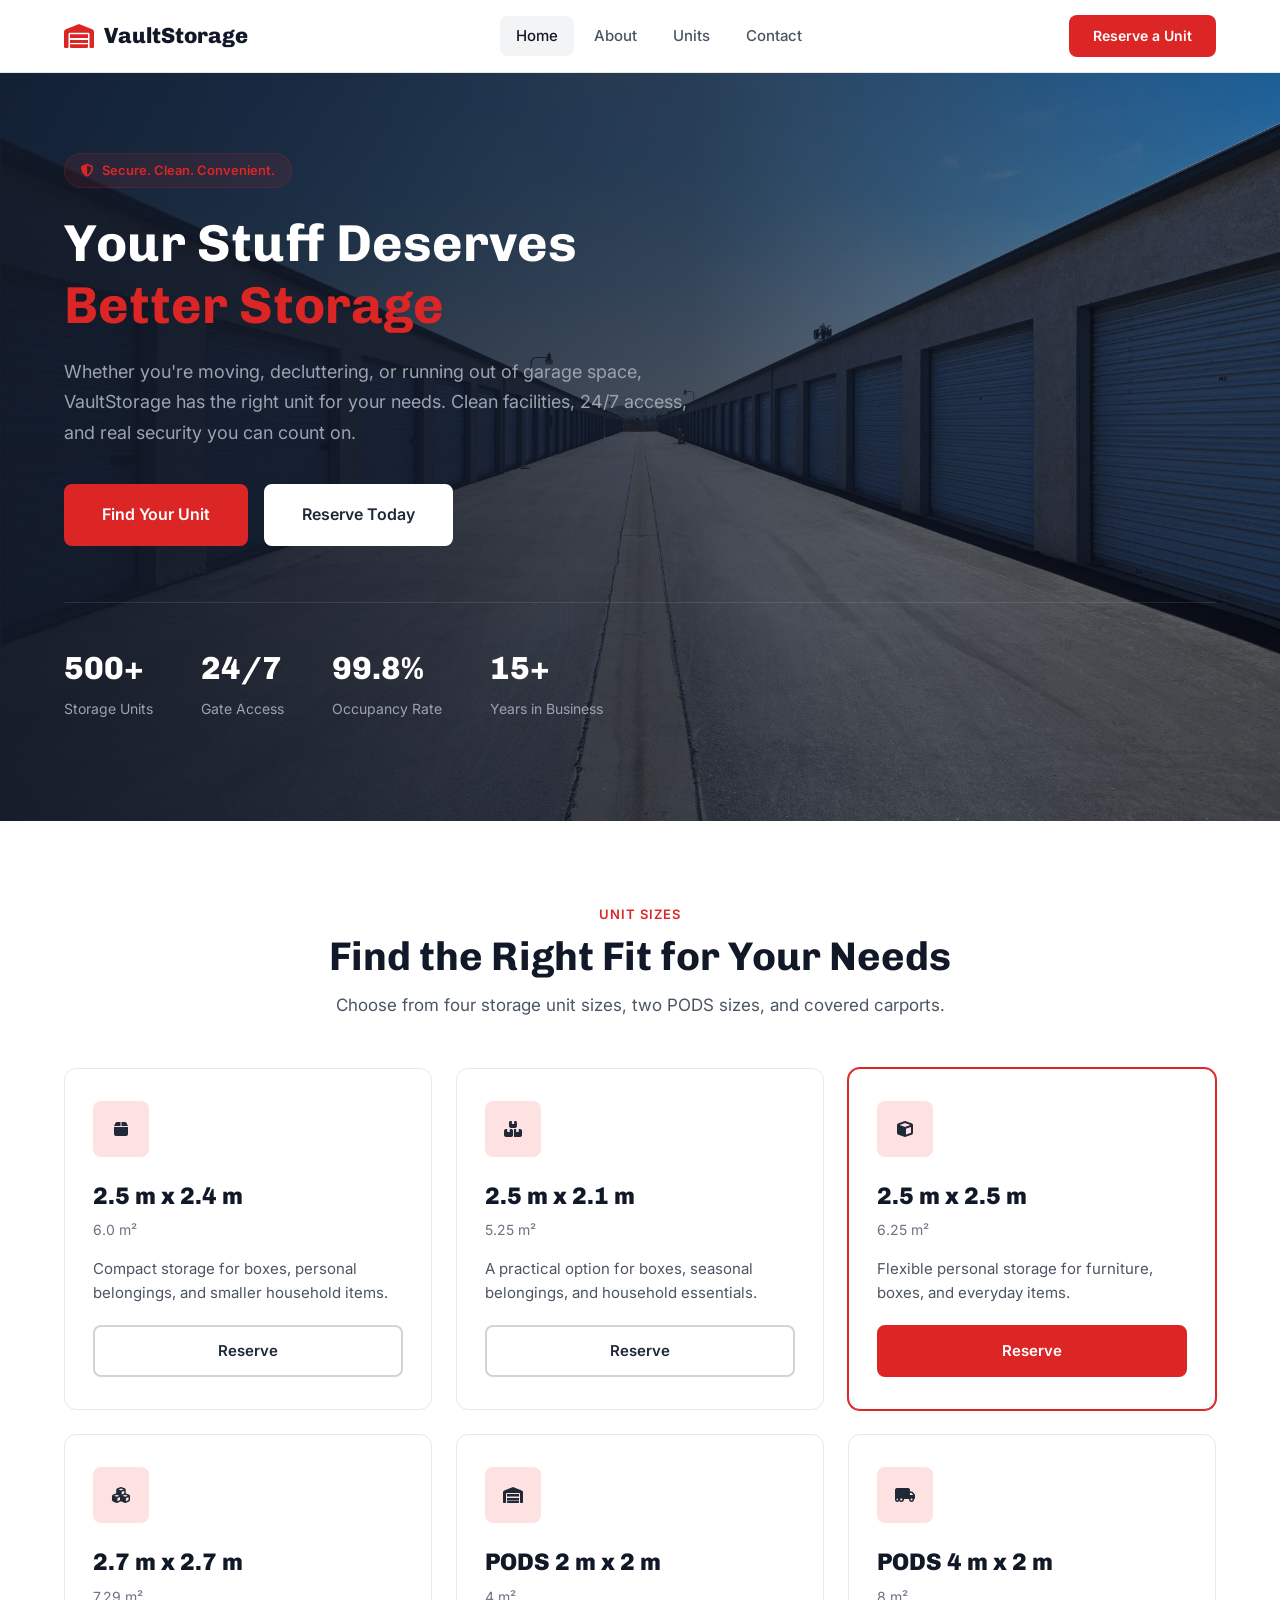
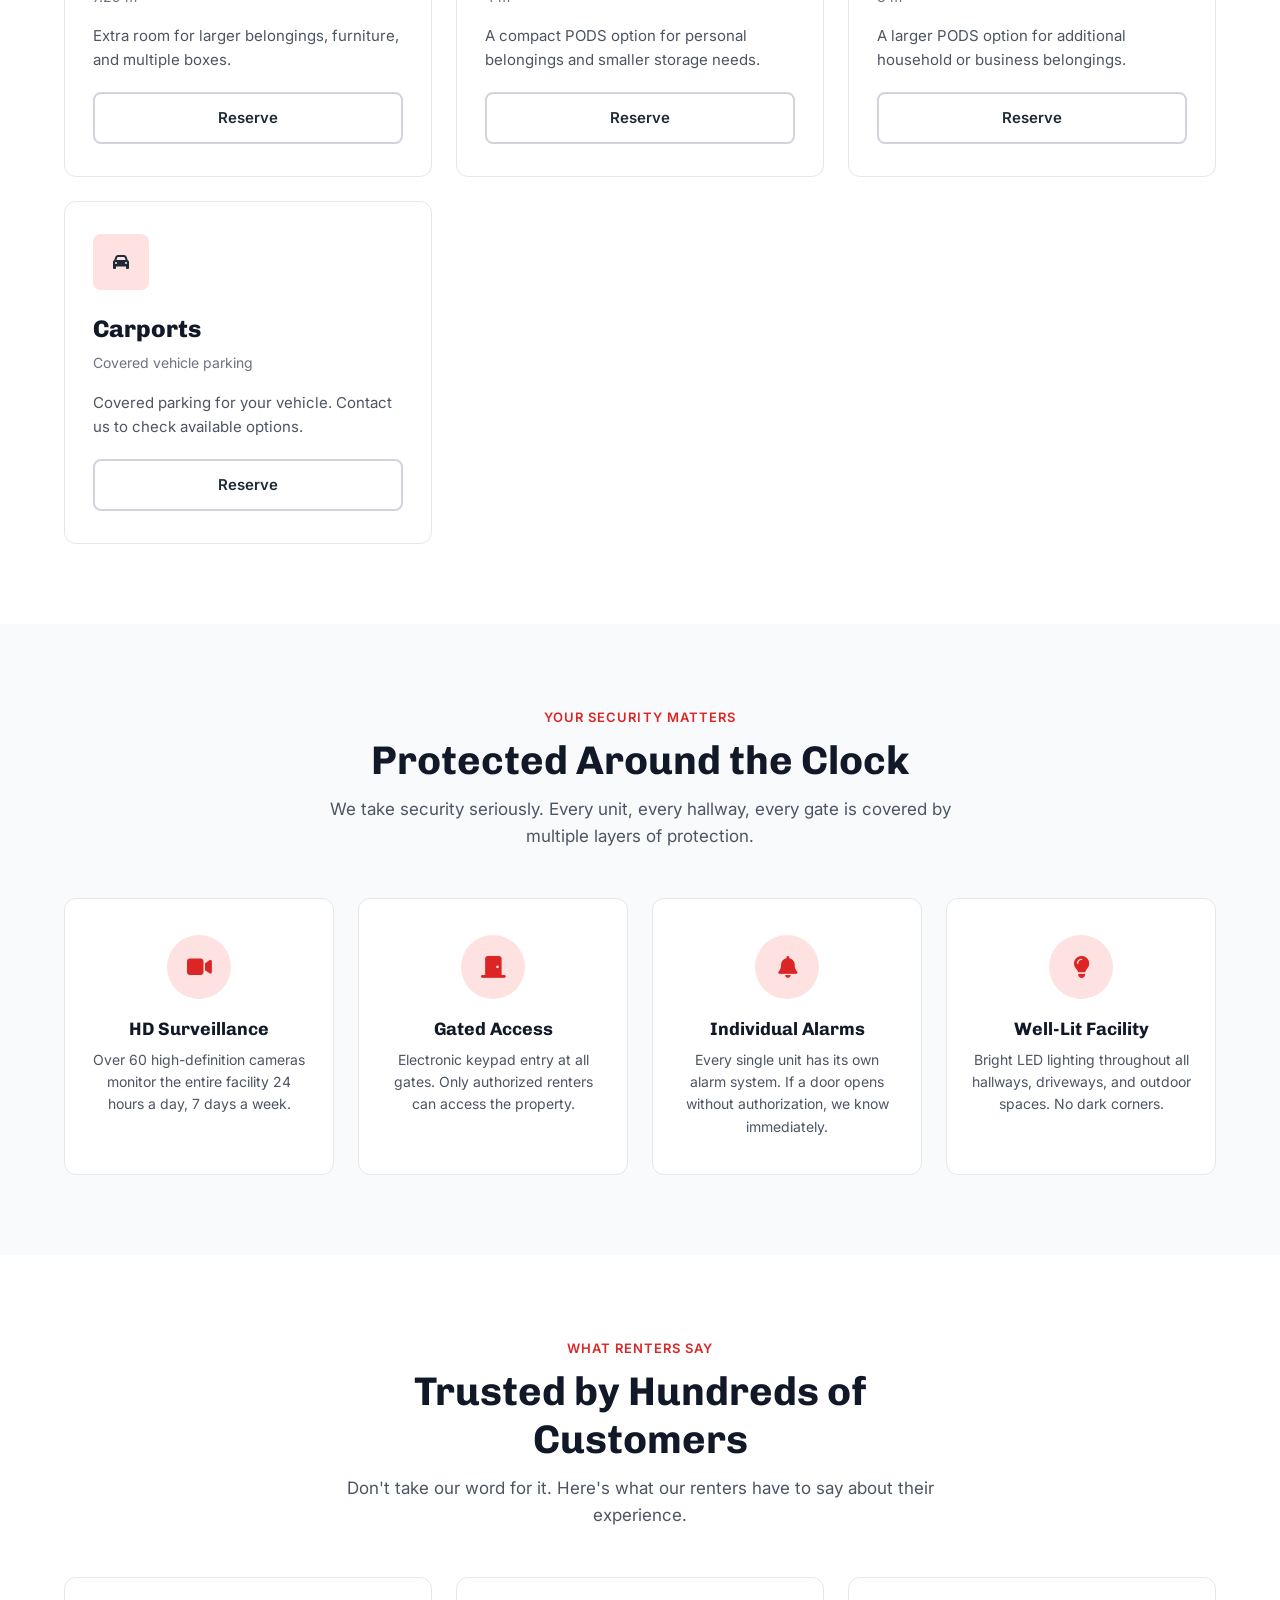
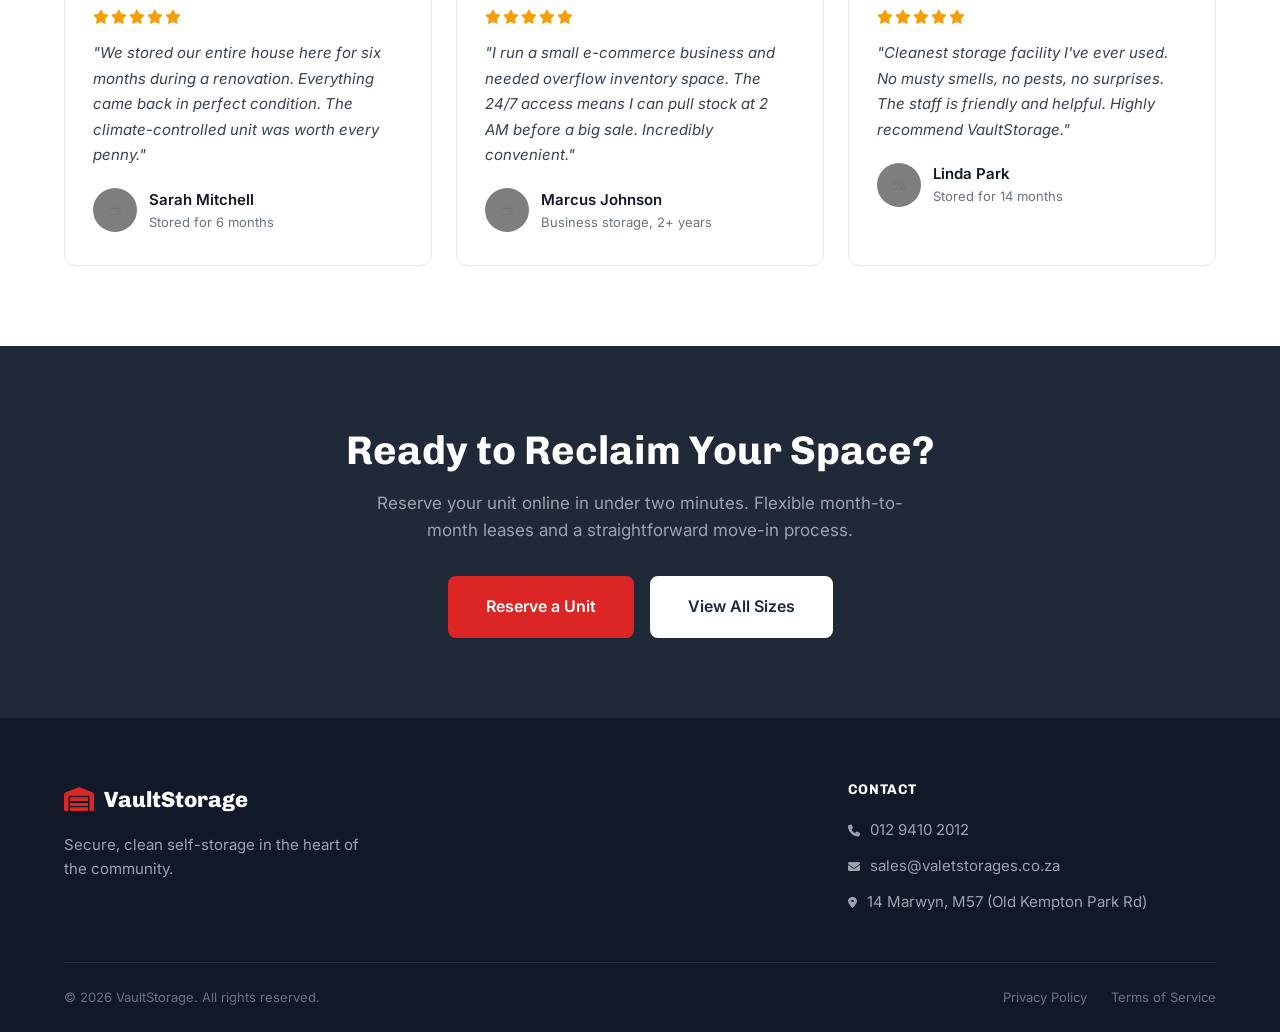
==== commit 47ac39af: "Add files via upload" ====
--- a/index.html
+++ b/index.html
@@ -258,27 +258,6 @@
           <p>Secure, clean self-storage in the heart of the community.</p>
         </div>
         <div>
-          <h4 class="footer-heading">Quick Links</h4>
-          <div class="footer-links">
-            <a href="index.html">Home</a>
-            <a href="about.html">About</a>
-            <a href="services.html">Unit Sizes</a>
-            <a href="contact.html">Contact</a>
-          </div>
-        </div>
-        <div>
-          <h4 class="footer-heading">Unit Sizes</h4>
-          <div class="footer-links">
-            <a href="services.html">2.5 m x 2.4 m Unit</a>
-            <a href="services.html">2.5 m x 2.1 m Unit</a>
-            <a href="services.html">2.5 m x 2.5 m Unit</a>
-            <a href="services.html">2.7 m x 2.7 m Unit</a>
-            <a href="services.html">PODS 2 m x 2 m</a>
-            <a href="services.html">PODS 4 m x 2 m</a>
-            <a href="services.html">Carports</a>
-          </div>
-        </div>
-        <div>
           <h4 class="footer-heading">Contact</h4>
           <div class="footer-links">
             <a href="tel:+271294102012"><i class="fa-solid fa-phone" style="margin-right:6px;font-size:0.75rem;"></i> 012 9410 2012</a>
--- a/styles.css
+++ b/styles.css
@@ -395,6 +395,7 @@
   margin-top: 56px;
   padding-top: 40px;
   border-top: 1px solid rgba(255, 255, 255, 0.1);
+  flex-wrap: wrap;
 }
 
 .hero-stat-number {
@@ -1200,7 +1201,7 @@
 
 .footer-grid {
   display: grid;
-  grid-template-columns: minmax(0, 2fr) repeat(3, minmax(0, 1fr));
+  grid-template-columns: minmax(0, 2fr) minmax(0, 1fr);
   gap: 48px;
   padding-bottom: 48px;
   border-bottom: 1px solid rgba(255, 255, 255, 0.1);
@@ -1305,6 +1306,7 @@
 @media (max-width: 1024px) {
   .hero-stats {
     gap: 32px;
+    justify-content: center;
   }
 
   .security-grid {
@@ -1394,12 +1396,14 @@
   }
 
   .hero-stats {
+    display: grid;
+    grid-template-columns: repeat(2, 1fr);
     gap: 24px;
-    flex-wrap: wrap;
+    text-align: center;
   }
 
   .hero-stat-number {
-    font-size: 1.5rem;
+    font-size: 1.75rem;
   }
 
   .unit-grid {
@@ -1500,20 +1504,16 @@
     gap: 10px;
   }
 
-  .footer-grid > div:nth-child(3) .footer-links {
-    display: grid;
-    grid-template-columns: repeat(2, minmax(0, 1fr));
-    column-gap: 16px;
-    row-gap: 10px;
-  }
-
   .footer-bottom {
-    align-items: flex-start;
-    text-align: left;
+    flex-direction: column;
+    text-align: center;
+    align-items: center;
   }
 
   .footer-legal {
-    justify-content: flex-start;
+    justify-content: center;
+    flex-wrap: wrap;
+    gap: 12px 20px;
   }
 }
 
@@ -1528,7 +1528,7 @@
   }
 
   .hero-stats {
-    flex-direction: column;
+    grid-template-columns: 1fr;
     gap: 20px;
   }
 
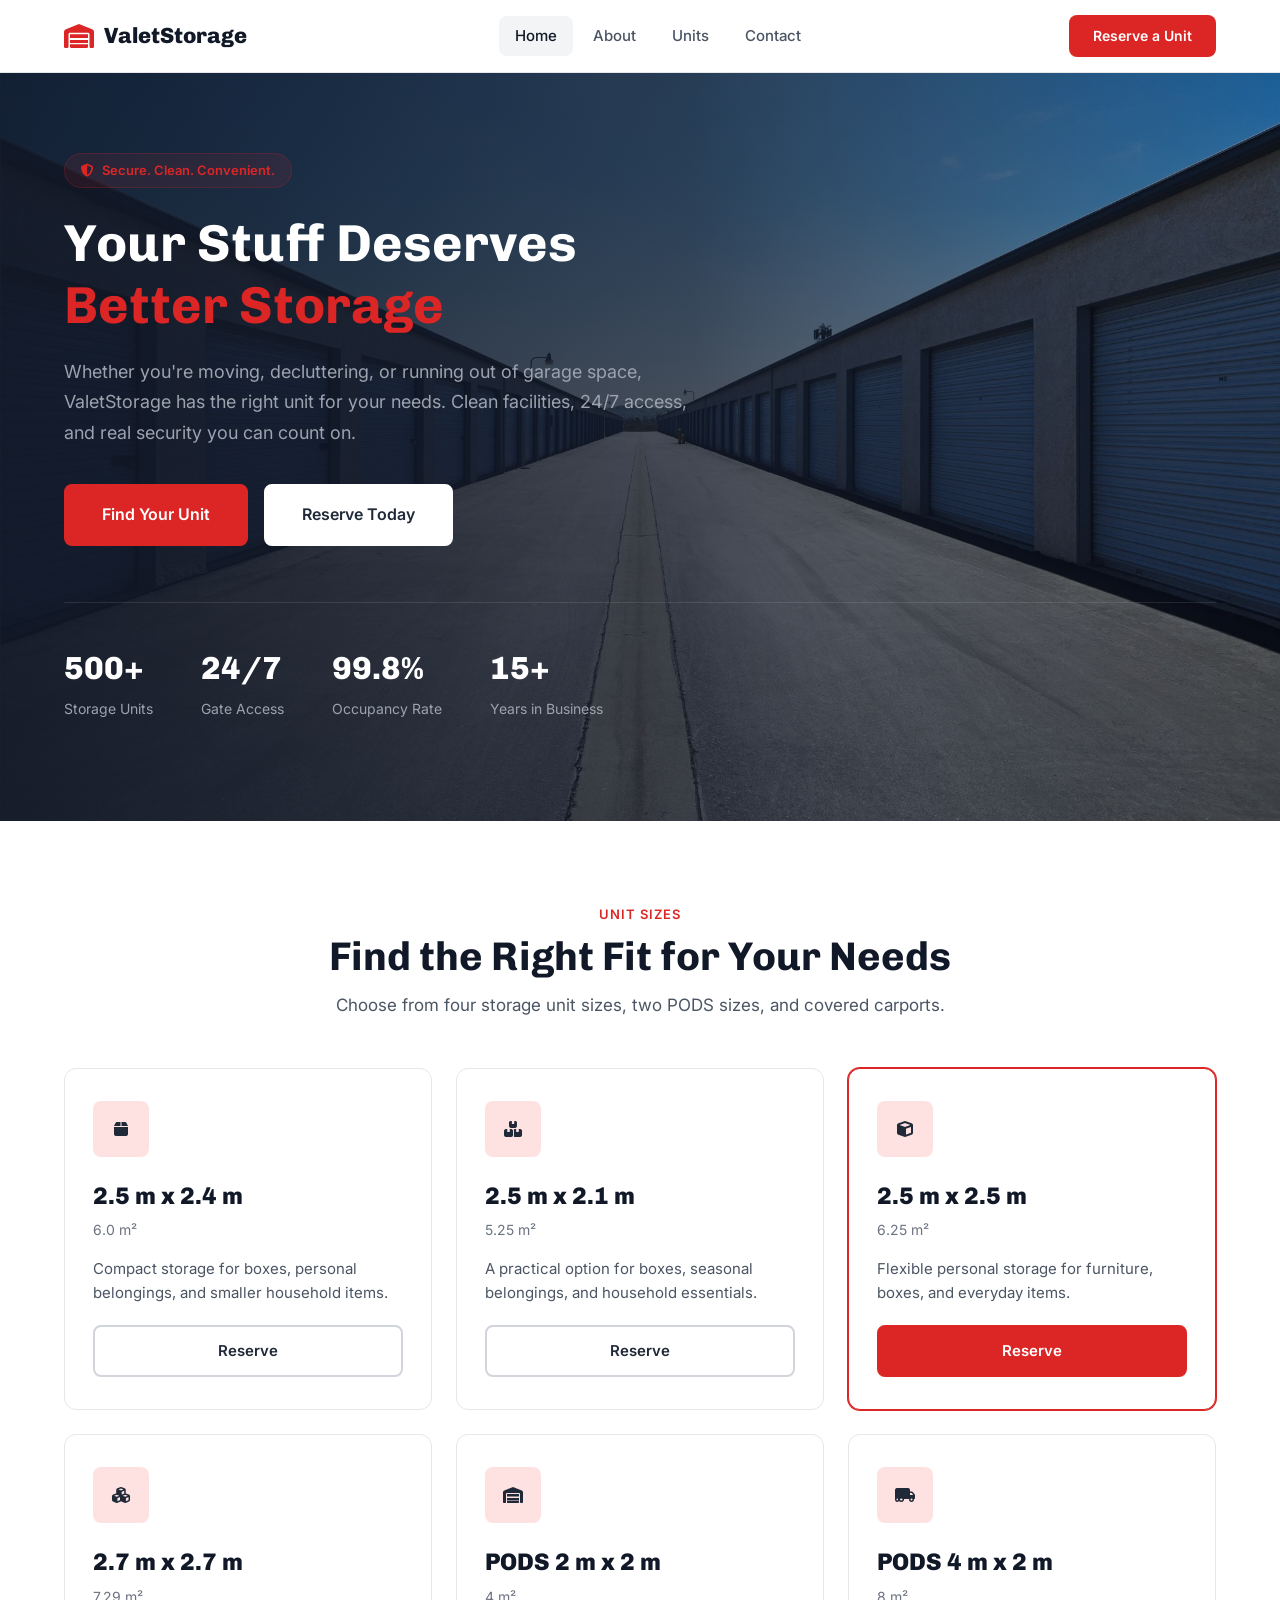
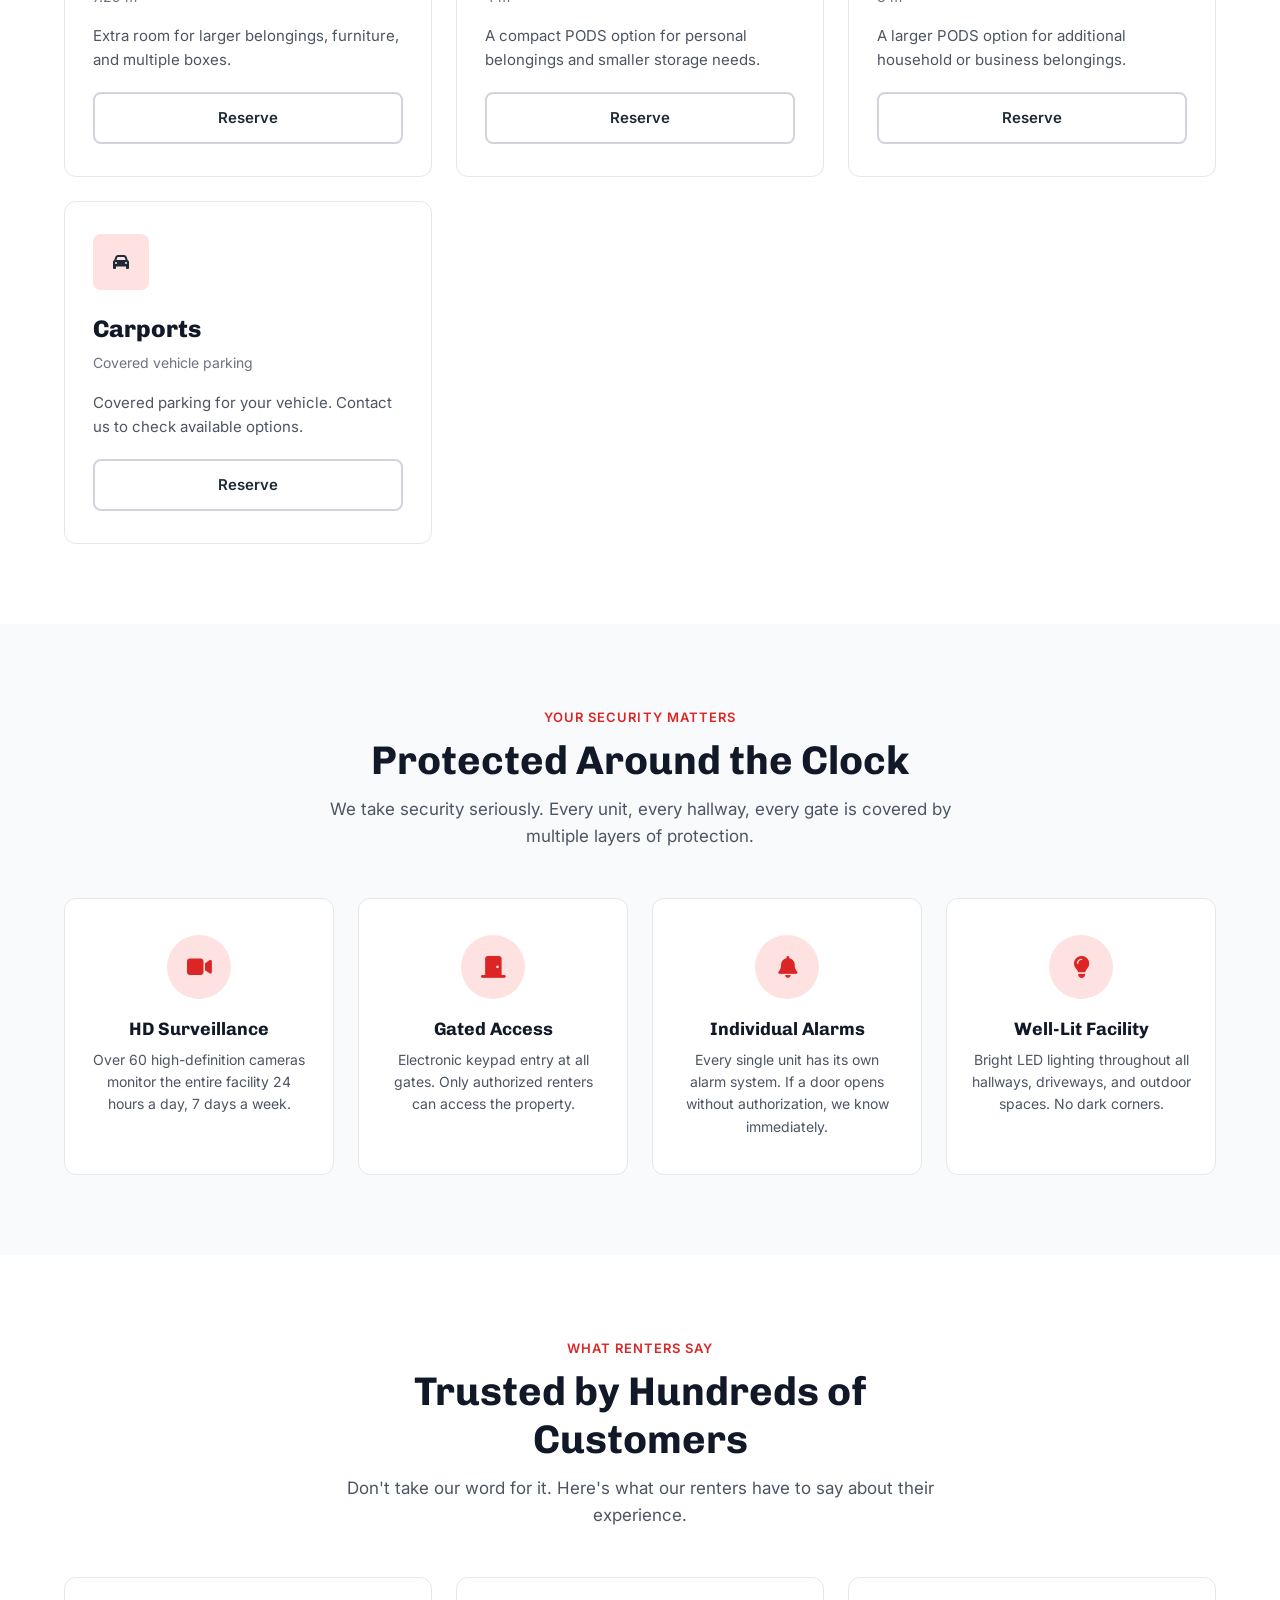
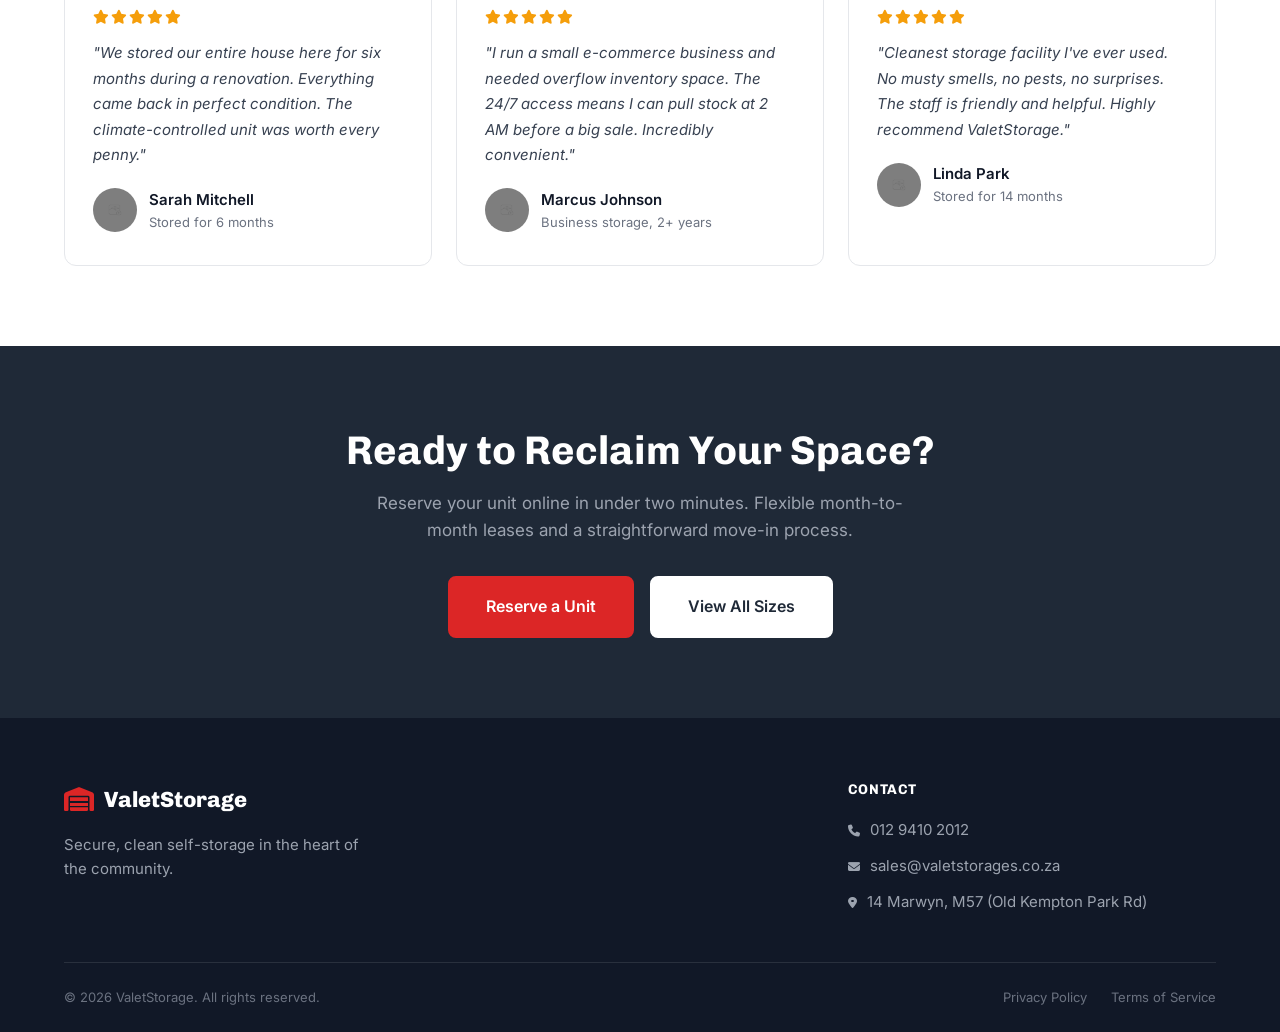
==== commit 4248d2d1: "Add files via upload" ====
--- a/index.html
+++ b/index.html
@@ -3,8 +3,8 @@
 <head>
   <meta charset="UTF-8">
   <meta name="viewport" content="width=device-width, initial-scale=1.0">
-  <title>VaultStorage | Secure Self-Storage Units Near You</title>
-  <meta name="description" content="VaultStorage offers clean, secure storage in a range of metric unit sizes, PODS, and carports, with 24/7 access.">
+  <title>ValetStorage | Secure Self-Storage Units Near You</title>
+  <meta name="description" content="ValetStorage offers clean, secure storage in a range of metric unit sizes, PODS, and carports, with 24/7 access.">
   <link rel="preconnect" href="https://fonts.googleapis.com">
   <link rel="preconnect" href="https://fonts.gstatic.com" crossorigin>
   <link href="https://fonts.googleapis.com/css2?family=Chivo:wght@400;500;600;700;800;900&family=Inter:wght@300;400;500;600;700&display=swap" rel="stylesheet">
@@ -20,7 +20,7 @@
     <div class="header-inner">
       <a href="index.html" class="logo">
         <i class="fa-solid fa-warehouse"></i>
-        VaultStorage
+        ValetStorage
       </a>
       <button class="nav-toggle" aria-label="Toggle menu" aria-expanded="false">
         <span></span>
@@ -39,7 +39,7 @@
 
   <!-- Hero -->
   <section class="hero">
-    <img class="hero-image" src="images/landing.webp" alt="Rows of self-storage units at VaultStorage">
+    <img class="hero-image" src="images/landing.webp" alt="Rows of self-storage units at ValetStorage">
     <div class="container">
       <div class="hero-content">
         <div class="hero-badge">
@@ -47,7 +47,7 @@
           Secure. Clean. Convenient.
         </div>
         <h1>Your Stuff Deserves <span>Better Storage</span></h1>
-        <p class="hero-subtitle">Whether you're moving, decluttering, or running out of garage space, VaultStorage has the right unit for your needs. Clean facilities, 24/7 access, and real security you can count on.</p>
+        <p class="hero-subtitle">Whether you're moving, decluttering, or running out of garage space, ValetStorage has the right unit for your needs. Clean facilities, 24/7 access, and real security you can count on.</p>
         <div class="hero-buttons">
           <a href="services.html" class="btn btn--primary btn--lg">Find Your Unit</a>
           <a href="contact.html" class="btn btn--white btn--lg">Reserve Today</a>
@@ -221,7 +221,7 @@
             <i class="fa-solid fa-star"></i>
             <i class="fa-solid fa-star"></i>
           </div>
-          <p class="testimonial-text">"Cleanest storage facility I've ever used. No musty smells, no pests, no surprises. The staff is friendly and helpful. Highly recommend VaultStorage."</p>
+          <p class="testimonial-text">"Cleanest storage facility I've ever used. No musty smells, no pests, no surprises. The staff is friendly and helpful. Highly recommend ValetStorage."</p>
           <div class="testimonial-author">
             <div class="testimonial-avatar" style="background-image: url('images/placeholder.jpg'); background-size: cover; background-position: center;"></div>
             <div>
@@ -253,7 +253,7 @@
         <div class="footer-brand">
           <a href="index.html" class="logo">
             <i class="fa-solid fa-warehouse"></i>
-            VaultStorage
+            ValetStorage
           </a>
           <p>Secure, clean self-storage in the heart of the community.</p>
         </div>
@@ -267,7 +267,7 @@
         </div>
       </div>
       <div class="footer-bottom">
-        <p>&copy; 2026 VaultStorage. All rights reserved.</p>
+        <p>&copy; 2026 ValetStorage. All rights reserved.</p>
         <div class="footer-legal">
           <a href="#">Privacy Policy</a>
           <a href="#">Terms of Service</a>
--- a/styles.css
+++ b/styles.css
@@ -1,5 +1,5 @@
 /* ============================================
-  VaultStorage - Self-Storage Template
+  ValetStorage - Self-Storage Template
    Simple, Secure & Functional
    ============================================ */
 
